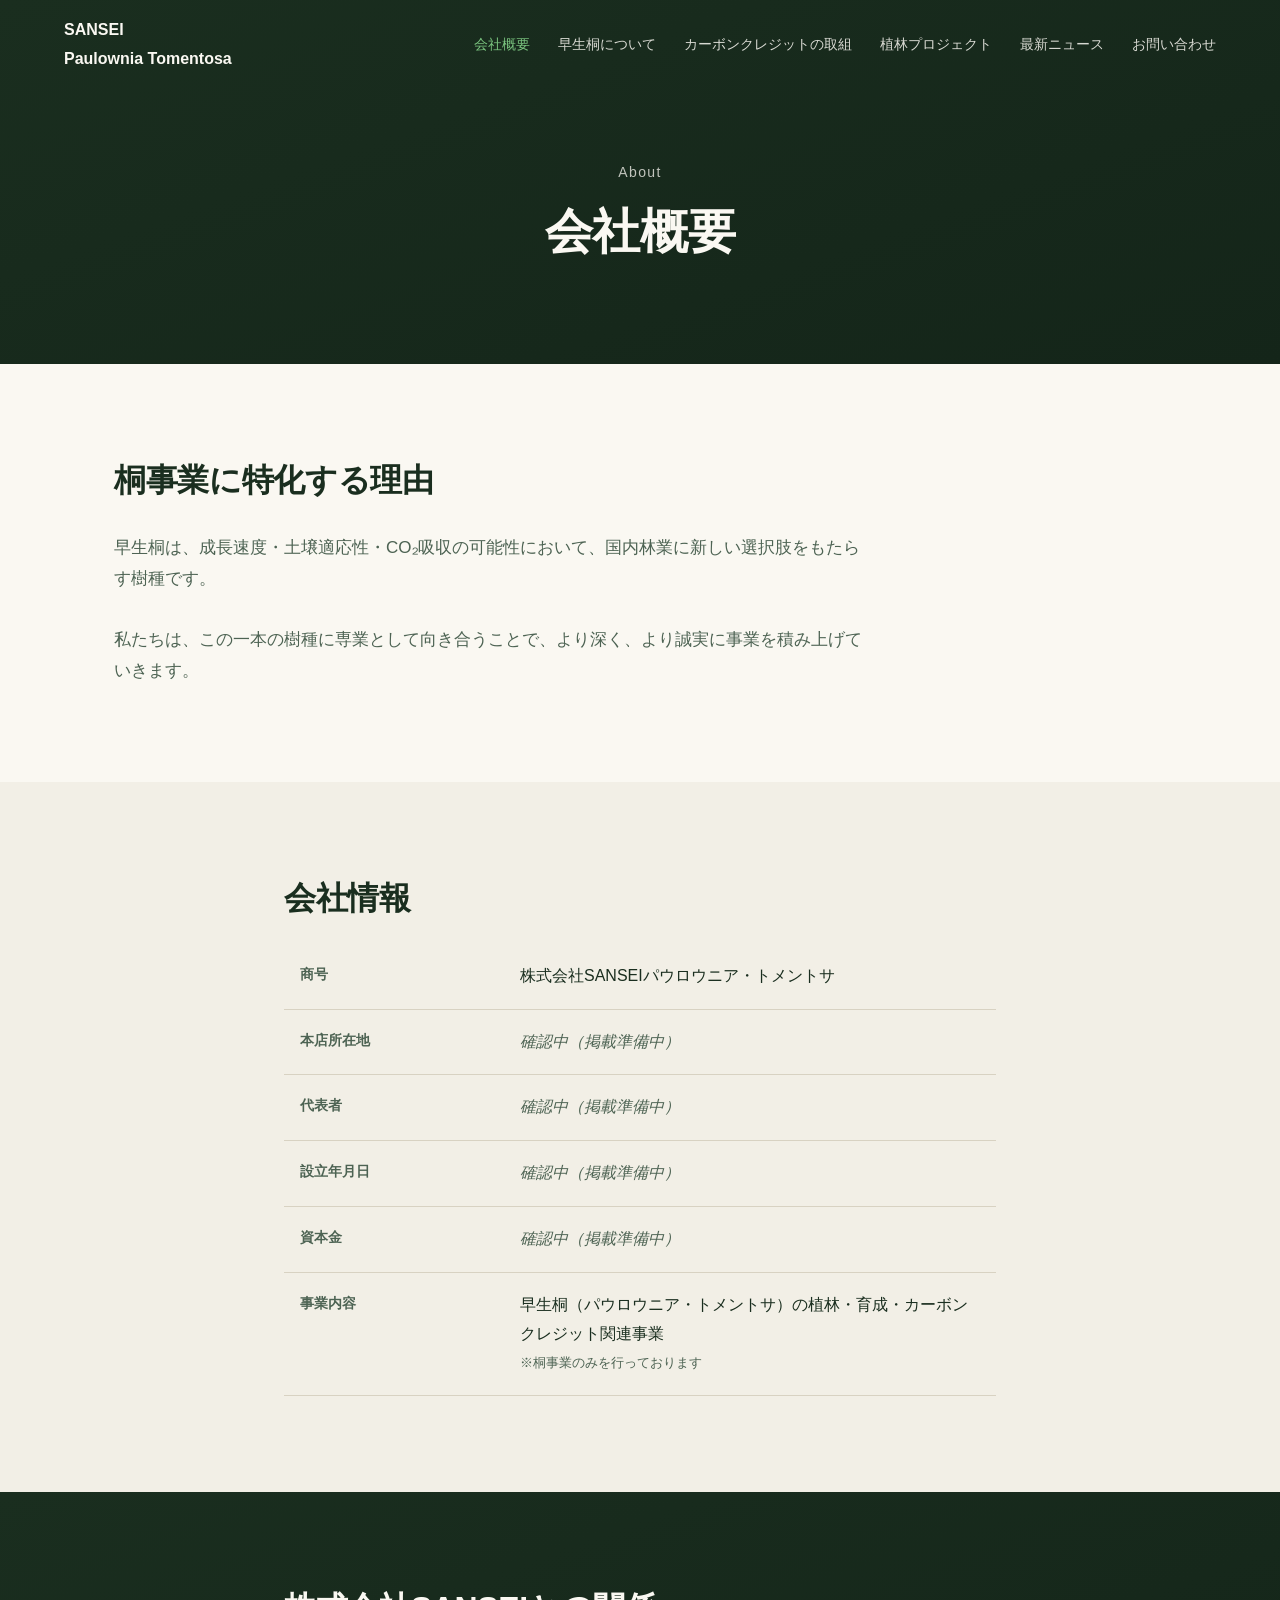
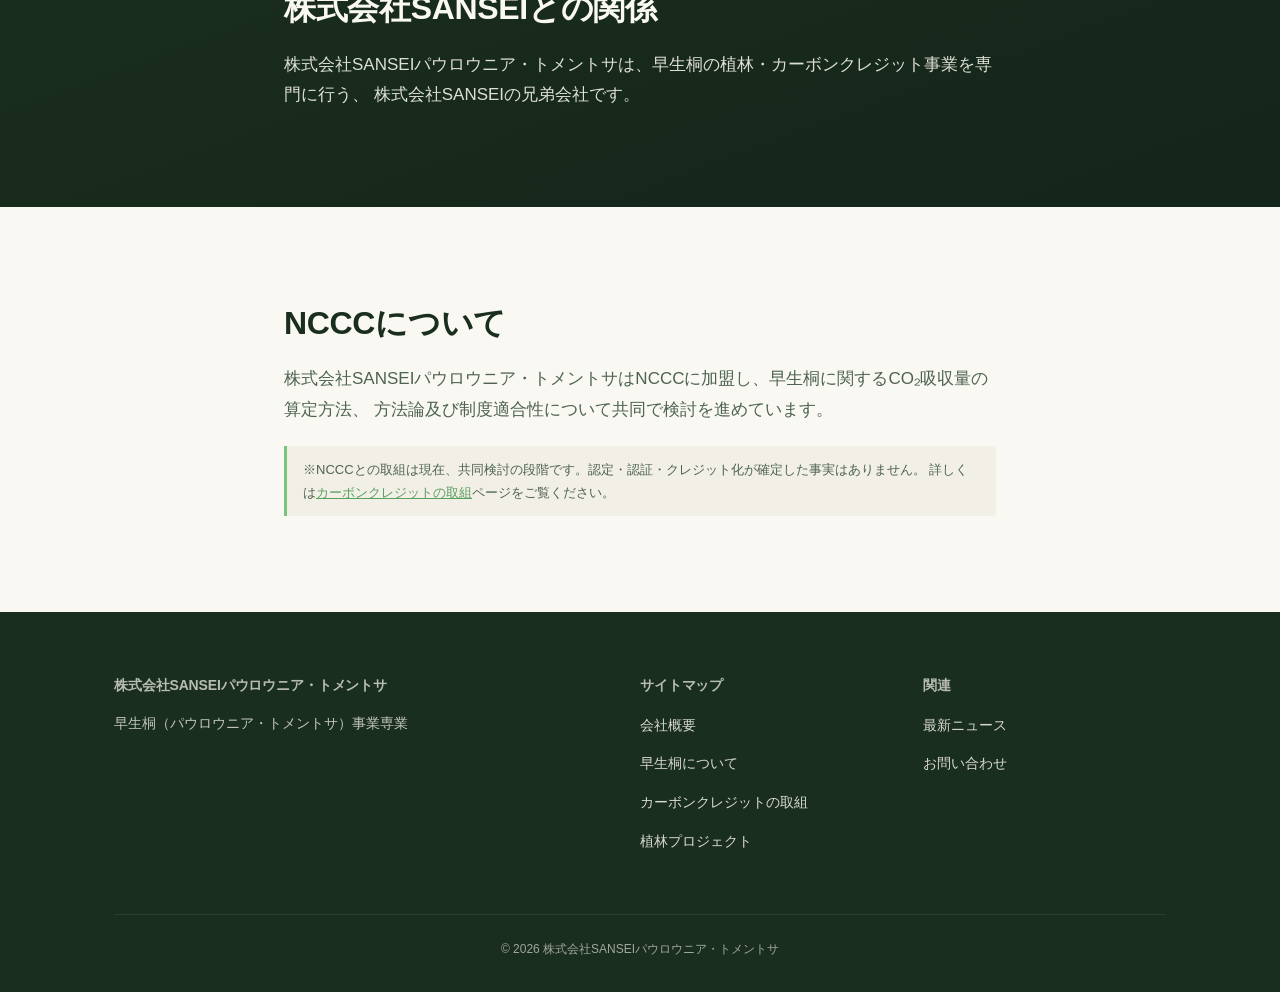
==== about.html @ 0ce46641 "初回ドラフト実装: 7ページ静的サイト（トップ・会社概要・早生桐について・カーボンクレジット・植林プロジェクト・最新ニュース・お問い合わせ） - 03/04/05/06番の構想MDを統合してHTML/" ====
<!DOCTYPE html>
<html lang="ja">
<head>
<meta charset="UTF-8">
<meta name="viewport" content="width=device-width, initial-scale=1.0">
<title>会社概要｜株式会社SANSEIパウロウニア・トメントサ</title>
<meta name="description" content="株式会社SANSEIパウロウニア・トメントサの会社概要。屋号・事業内容・SANSEIグループとの関係・NCCCとの共同検討について。">
<link rel="stylesheet" href="style.css">
</head>
<body>

<header class="navi">
  <div class="navi-in">
    <a href="index.html" class="navi-logo">SANSEI<br>Paulownia Tomentosa</a>
    <nav class="navi-links">
      <a href="about.html">会社概要</a>
      <a href="paulownia.html">早生桐について</a>
      <a href="carbon-credit.html">カーボンクレジットの取組</a>
      <a href="project.html">植林プロジェクト</a>
      <a href="news.html">最新ニュース</a>
      <a href="contact.html">お問い合わせ</a>
    </nav>
    <button class="navi-menu-button" aria-label="メニュー"><span></span><span></span><span></span></button>
  </div>
</header>

<main>

  <section class="page-hero">
    <div class="section-inner">
      <span class="eyebrow">About</span>
      <h1>会社概要</h1>
    </div>
  </section>

  <!-- Section 2: ビジョン -->
  <section class="section section-light">
    <div class="section-inner fade-in">
      <div class="section-title" style="text-align:left;max-width:760px;margin:0 0 3.2rem;">
        <h2>桐事業に特化する理由</h2>
      </div>
      <p style="max-width:760px;font-size:1.7rem;color:var(--color-text-muted);">
        早生桐は、成長速度・土壌適応性・CO₂吸収の可能性において、国内林業に新しい選択肢をもたらす樹種です。<br><br>
        私たちは、この一本の樹種に専業として向き合うことで、より深く、より誠実に事業を積み上げていきます。
      </p>
    </div>
  </section>

  <!-- Section 3: 会社情報テーブル -->
  <section class="section section-light-alt">
    <div class="section-inner fade-in" style="max-width:760px;">
      <div class="section-title" style="text-align:left;margin:0 0 1.6rem;">
        <h2>会社情報</h2>
      </div>
      <table class="info-table">
        <tr><th>商号</th><td>株式会社SANSEIパウロウニア・トメントサ</td></tr>
        <tr><th>本店所在地</th><td class="pending">確認中（掲載準備中）</td></tr>
        <tr><th>代表者</th><td class="pending">確認中（掲載準備中）</td></tr>
        <tr><th>設立年月日</th><td class="pending">確認中（掲載準備中）</td></tr>
        <tr><th>資本金</th><td class="pending">確認中（掲載準備中）</td></tr>
        <tr><th>事業内容</th><td>早生桐（パウロウニア・トメントサ）の植林・育成・カーボンクレジット関連事業<br><small style="color:var(--color-text-muted);">※桐事業のみを行っております</small></td></tr>
      </table>
    </div>
  </section>

  <!-- Section 4: SANSEIグループとの関係 -->
  <section class="section section-dark">
    <div class="section-inner fade-in" style="max-width:760px;">
      <div class="section-title" style="text-align:left;margin:0 0 2rem;">
        <h2>株式会社SANSEIとの関係</h2>
      </div>
      <p style="font-size:1.7rem;opacity:.88;">
        株式会社SANSEIパウロウニア・トメントサは、早生桐の植林・カーボンクレジット事業を専門に行う、
        株式会社SANSEIの兄弟会社です。
      </p>
    </div>
  </section>

  <!-- Section 5: NCCCについて -->
  <section class="section section-light">
    <div class="section-inner fade-in" style="max-width:760px;">
      <div class="section-title" style="text-align:left;margin:0 0 2rem;">
        <h2>NCCCについて</h2>
      </div>
      <p style="font-size:1.7rem;color:var(--color-text-muted);">
        株式会社SANSEIパウロウニア・トメントサはNCCCに加盟し、早生桐に関するCO₂吸収量の算定方法、
        方法論及び制度適合性について共同で検討を進めています。
      </p>
      <p class="nccc-note">
        ※NCCCとの取組は現在、共同検討の段階です。認定・認証・クレジット化が確定した事実はありません。
        詳しくは<a href="carbon-credit.html" style="text-decoration:underline;color:var(--color-accent-dark);">カーボンクレジットの取組</a>ページをご覧ください。
      </p>
    </div>
  </section>

</main>

<footer class="site-footer">
  <div class="section-inner">
    <div class="footer-grid">
      <div>
        <h4>株式会社SANSEIパウロウニア・トメントサ</h4>
        <p style="font-size:1.4rem;opacity:.75;">早生桐（パウロウニア・トメントサ）事業専業</p>
      </div>
      <div>
        <h4>サイトマップ</h4>
        <ul>
          <li><a href="about.html">会社概要</a></li>
          <li><a href="paulownia.html">早生桐について</a></li>
          <li><a href="carbon-credit.html">カーボンクレジットの取組</a></li>
          <li><a href="project.html">植林プロジェクト</a></li>
        </ul>
      </div>
      <div>
        <h4>関連</h4>
        <ul>
          <li><a href="news.html">最新ニュース</a></li>
          <li><a href="contact.html">お問い合わせ</a></li>
        </ul>
      </div>
    </div>
    <div class="footer-bottom">© 2026 株式会社SANSEIパウロウニア・トメントサ</div>
  </div>
</footer>

<script src="script.js"></script>
</body>
</html>
---- style.css ----
/* ============================================================
   株式会社SANSEIパウロウニア・トメントサ — 共通スタイルシート
   作成: 2026-07-22
   参照: 05_ビジュアルデザイン解析_世界一流基準.md / 06_本番ドラフト_全ページコンテンツ.md
   ============================================================ */

/* ---------- CSS変数（デザイントークン） ---------- */
:root {
  /* カラー：早生桐の深緑を基調に、クリーム背景＋新緑アクセント */
  --color-dark: #1a2e1f;          /* 早生桐の深緑（ダークセクション基調） */
  --color-dark-alt: #142519;      /* darkのやや暗いバリエーション（グラデーション用） */
  --color-cream: #faf8f2;         /* クリーム（ライトセクション背景） */
  --color-cream-alt: #f2efe6;     /* クリームのやや濃いバリエーション */
  --color-accent: #7ac47f;        /* 新緑・若葉色（アクセント） */
  --color-accent-dark: #5aa060;   /* アクセントの濃いバリエーション（ホバー等） */
  --color-text-dark: #1a2e1f;     /* ライトセクション上のテキスト（深緑） */
  --color-text-light: #faf8f2;    /* ダークセクション上のテキスト（クリーム） */
  --color-text-muted: #4d6353;    /* サブテキスト・キャプション */
  --color-border: #d8d2c2;        /* ライトセクションの罫線 */
  --color-shadow: 26, 46, 31;     /* box-shadow用（純黒でなく深緑を低不透明度で使用: South Pole方式） */

  /* タイポグラフィ */
  --font-base: "Noto Sans JP", "Hiragino Sans", "Yu Gothic", sans-serif;
  --font-size-base: 1.6rem;

  /* 角丸・シャドウ（05番のトークン設計を反映） */
  --radius-sm: .4rem;
  --radius-md: .8rem;
  --radius-pill: 999px;
  --shadow-card: 0 1.2rem 2.4rem rgba(var(--color-shadow), .12), 0 .2rem .4rem rgba(var(--color-shadow), .18);
  --shadow-soft: 0 .6rem 1.6rem rgba(var(--color-shadow), .08);

  /* トランジション（最小構成: South Pole/Pachama型・.2〜.3s ease-out中心） */
  --ease-out: cubic-bezier(.22, 1, .36, 1);
  --transition-fast: .2s var(--ease-out);
  --transition-base: .3s var(--ease-out);
}

/* ---------- リセット / ベース ---------- */
* { box-sizing: border-box; margin: 0; padding: 0; }
html { font-size: 62.5%; scroll-behavior: smooth; } /* 1rem = 10px */
body {
  font-family: var(--font-base);
  font-size: var(--font-size-base);
  line-height: 1.8;
  color: var(--color-text-dark);
  background: var(--color-cream);
  -webkit-font-smoothing: antialiased;
}
img { max-width: 100%; display: block; }
a { color: inherit; text-decoration: none; }
ul { list-style: none; }
button { font: inherit; cursor: pointer; border: none; background: none; }

h1, h2, h3, h4 {
  font-weight: 700;
  letter-spacing: -.01em;
  line-height: 1.3;
}
h1 { font-size: clamp(2.8rem, 5vw, 4.8rem); }
h2 { font-size: clamp(2.2rem, 3.5vw, 3.2rem); }
h3 { font-size: clamp(1.8rem, 2.5vw, 2.2rem); }

.section-inner {
  max-width: 1100px;
  margin: 0 auto;
  padding: 0 2.4rem;
}

/* ---------- ナビゲーション（共通ヘッダー） ---------- */
.navi {
  position: fixed;
  top: 0; left: 0; right: 0;
  z-index: 100;
  background: transparent;
  transition: background-color var(--transition-base), box-shadow var(--transition-base), backdrop-filter var(--transition-base);
}
/* スクロール検知でナビ背景を透過→半透明クリームに変化させる（05番の構想を実装） */
.navi.is-scrolled {
  background-color: rgba(250, 248, 242, .85);
  backdrop-filter: blur(8px);
  -webkit-backdrop-filter: blur(8px);
  box-shadow: 0 .2rem 1.2rem rgba(var(--color-shadow), .08);
}
.navi.is-scrolled .navi-logo,
.navi.is-scrolled .navi-links a { color: var(--color-text-dark); }

.navi-in {
  max-width: 1200px;
  margin: 0 auto;
  padding: 1.6rem 2.4rem;
  display: flex;
  align-items: center;
  justify-content: space-between;
}
.navi-logo {
  font-weight: 700;
  font-size: 1.6rem;
  color: var(--color-text-light);
  transition: color var(--transition-base);
}
.navi-links {
  display: flex;
  gap: 2.8rem;
}
.navi-links a {
  font-size: 1.4rem;
  color: var(--color-text-light);
  transition: color var(--transition-base), opacity var(--transition-fast);
  opacity: .85;
}
.navi-links a:hover,
.navi-links a.is-active { opacity: 1; color: var(--color-accent); }
.navi.is-scrolled .navi-links a { color: var(--color-text-dark); opacity: .8; }
.navi.is-scrolled .navi-links a:hover,
.navi.is-scrolled .navi-links a.is-active { color: var(--color-accent-dark); opacity: 1; }

/* ハンバーガーメニュー（モバイル） */
.navi-menu-button {
  display: none;
  flex-direction: column;
  gap: .5rem;
  width: 2.8rem;
}
.navi-menu-button span {
  display: block;
  height: 2px;
  background: var(--color-text-light);
  transition: background-color var(--transition-base), transform var(--transition-base), opacity var(--transition-fast);
}
.navi.is-scrolled .navi-menu-button span { background: var(--color-text-dark); }
.navi-menu-button.is-open span:nth-child(1) { transform: translateY(7px) rotate(45deg); }
.navi-menu-button.is-open span:nth-child(2) { opacity: 0; }
.navi-menu-button.is-open span:nth-child(3) { transform: translateY(-7px) rotate(-45deg); }

@media (max-width: 780px) {
  .navi-links {
    position: fixed;
    top: 0; right: 0;
    height: 100vh;
    width: min(320px, 80vw);
    background: var(--color-dark);
    flex-direction: column;
    gap: 0;
    padding: 8rem 3.2rem;
    transform: translateX(100%);
    transition: transform var(--transition-base);
  }
  .navi-links.is-open { transform: translateX(0); }
  .navi-links a { padding: 1.6rem 0; opacity: 1; color: var(--color-text-light) !important; border-bottom: 1px solid rgba(250,248,242,.1); }
  .navi-menu-button { display: flex; }
}

/* ---------- ボタン ---------- */
.btn {
  display: inline-block;
  padding: 1.4rem 3.6rem;
  border-radius: var(--radius-pill);
  font-weight: 700;
  font-size: 1.4rem;
  letter-spacing: .02em;
  transition: transform var(--transition-fast), box-shadow var(--transition-fast), background-color var(--transition-fast);
}
.btn-primary {
  background: var(--color-accent);
  color: var(--color-dark);
}
.btn-primary:hover {
  background: var(--color-accent-dark);
  transform: translateY(-2px);
  box-shadow: var(--shadow-soft);
}
.btn-outline {
  border: 1px solid currentColor;
  color: inherit;
}
.btn-outline:hover { background: rgba(250, 248, 242, .1); }

/* ---------- セクション共通 ---------- */
.section {
  padding: 9.6rem 0;
  position: relative;
}
.section-dark {
  background: linear-gradient(160deg, var(--color-dark) 0%, var(--color-dark-alt) 100%);
  color: var(--color-text-light);
}
.section-light { background: var(--color-cream); color: var(--color-text-dark); }
.section-light-alt { background: var(--color-cream-alt); color: var(--color-text-dark); }

/* 斜めカットでセクション境界を演出（souseikiri既存CSSの手法を継承） */
.section-diagonal::after {
  content: '';
  position: absolute;
  bottom: 0; left: 0; right: 0;
  height: 8rem;
  background: inherit;
  clip-path: polygon(0 0, 100% 100%, 0 100%);
}

.section-title {
  margin-bottom: 4.8rem;
  text-align: center;
}
.section-title .eyebrow {
  display: block;
  font-size: 1.3rem;
  font-weight: 700;
  letter-spacing: .12em;
  text-transform: uppercase;
  color: var(--color-accent);
  margin-bottom: 1.2rem;
}

/* ---------- ヒーロー（ページ内トップセクション） ---------- */
.page-hero {
  padding: 16rem 0 8rem;
  background: linear-gradient(160deg, var(--color-dark) 0%, var(--color-dark-alt) 100%);
  color: var(--color-text-light);
  text-align: center;
}
.page-hero .eyebrow {
  font-size: 1.4rem;
  letter-spacing: .1em;
  opacity: .75;
  margin-bottom: 1.6rem;
  display: block;
}
.page-hero h1 { margin-bottom: 2rem; }
.page-hero .lead {
  font-size: 1.8rem;
  opacity: .85;
  max-width: 640px;
  margin: 0 auto;
}

/* トップページ限定：大きめヒーロー＋緩やかな背景アニメーション */
.home-hero {
  min-height: 92vh;
  display: flex;
  align-items: center;
  padding: 12rem 0 6rem;
  overflow: hidden;
}
.home-hero-bg {
  position: absolute;
  inset: 0;
  z-index: 0;
  background:
    radial-gradient(ellipse at 20% 20%, rgba(122, 196, 127, .18), transparent 55%),
    radial-gradient(ellipse at 80% 70%, rgba(122, 196, 127, .12), transparent 50%);
  animation: driftGlow 18s ease-in-out infinite alternate;
}
@keyframes driftGlow {
  0%   { transform: translate(0, 0) scale(1); }
  100% { transform: translate(-3%, 2%) scale(1.08); }
}
.home-hero .section-inner { position: relative; z-index: 1; }
.home-hero .hero-sub {
  font-size: 1.5rem;
  letter-spacing: .06em;
  opacity: .8;
  margin-bottom: 1.6rem;
}
.home-hero h1 { margin-bottom: 2.4rem; }
.home-hero .hero-desc {
  font-size: 1.8rem;
  opacity: .85;
  max-width: 620px;
  margin-bottom: 4rem;
}
.scroll-hint {
  position: absolute;
  bottom: 4rem;
  left: 50%;
  transform: translateX(-50%);
  font-size: 1.2rem;
  opacity: .6;
  animation: bounceHint 2.4s ease-in-out infinite;
}
@keyframes bounceHint {
  0%, 100% { transform: translate(-50%, 0); }
  50%      { transform: translate(-50%, 8px); }
}

/* ---------- リンクカード（トップページ：6ページへの導線） ---------- */
.link-cards {
  display: grid;
  grid-template-columns: repeat(3, 1fr);
  gap: 2.4rem;
}
.link-card {
  display: block;
  padding: 3.2rem 2.8rem;
  background: #fff;
  border: 1px solid var(--color-border);
  border-radius: var(--radius-md);
  transition: transform var(--transition-fast), box-shadow var(--transition-fast), border-color var(--transition-fast);
}
.link-card:hover {
  transform: translateY(-4px);
  box-shadow: var(--shadow-card);
  border-color: var(--color-accent);
}
.link-card .icon { font-size: 2.8rem; margin-bottom: 1.6rem; }
.link-card h3 { margin-bottom: .8rem; }
.link-card p { color: var(--color-text-muted); font-size: 1.4rem; }
.link-card .arrow {
  display: inline-block;
  margin-top: 1.6rem;
  font-size: 1.3rem;
  color: var(--color-accent-dark);
  font-weight: 700;
}
@media (max-width: 900px) { .link-cards { grid-template-columns: repeat(2, 1fr); } }
@media (max-width: 600px) { .link-cards { grid-template-columns: 1fr; } }

/* ---------- 会社情報テーブル ---------- */
.info-table {
  width: 100%;
  border-collapse: collapse;
  margin-top: 2.4rem;
}
.info-table tr { border-bottom: 1px solid var(--color-border); }
.info-table th, .info-table td {
  text-align: left;
  padding: 1.8rem 1.6rem;
  vertical-align: top;
}
.info-table th {
  width: 220px;
  font-weight: 700;
  color: var(--color-text-muted);
  font-size: 1.4rem;
}
.info-table td.pending { color: var(--color-text-muted); font-style: italic; }

/* ---------- 数値表示＋NCCC注記 ---------- */
.stat-block {
  display: grid;
  grid-template-columns: repeat(auto-fit, minmax(180px, 1fr));
  gap: 3.2rem;
  margin: 3.2rem 0 2rem;
}
.stat-item { text-align: center; }
.stat-item .big-num {
  display: block;
  font-size: clamp(3.2rem, 5vw, 5.6rem);
  font-weight: 700;
  color: var(--color-accent-dark);
  line-height: 1;
}
.stat-item .big-num small { font-size: 1.8rem; font-weight: 500; margin-left: .2rem; }
.stat-item p { margin-top: 1rem; font-size: 1.4rem; color: var(--color-text-muted); }

.nccc-note {
  font-size: 1.3rem;
  color: var(--color-text-muted);
  border-left: 3px solid var(--color-accent);
  padding: 1.2rem 1.6rem;
  background: var(--color-cream-alt);
  border-radius: 0 var(--radius-sm) var(--radius-sm) 0;
  margin-top: 2rem;
}

/* ---------- FAQ（アコーディオン） ---------- */
.faq-list { max-width: 800px; margin: 0 auto; }
.faq-item {
  border-bottom: 1px solid var(--color-border);
}
.faq-question {
  width: 100%;
  display: flex;
  justify-content: space-between;
  align-items: center;
  padding: 2.4rem 0;
  text-align: left;
  font-weight: 700;
  font-size: 1.6rem;
}
.faq-question .icon {
  flex-shrink: 0;
  margin-left: 1.6rem;
  transition: transform var(--transition-base);
}
.faq-item.is-open .faq-question .icon { transform: rotate(45deg); }
.faq-answer {
  max-height: 0;
  overflow: hidden;
  transition: max-height var(--transition-base);
  color: var(--color-text-muted);
  font-size: 1.5rem;
}
.faq-answer p { padding-bottom: 2.4rem; }
.faq-item.is-open .faq-answer { max-height: 400px; }

/* ---------- プロジェクトカード（番号付き段落・Green Carbon型） ---------- */
.project-block {
  display: grid;
  grid-template-columns: 1fr 1fr;
  gap: 4.8rem;
  align-items: center;
  padding: 4.8rem 0;
  border-bottom: 1px solid var(--color-border);
}
.project-block:last-child { border-bottom: none; }
.project-block .num { color: var(--color-accent-dark); font-weight: 700; }
.project-block img { border-radius: var(--radius-md); }
.project-progress {
  display: flex;
  flex-wrap: wrap;
  gap: .8rem;
  margin-top: 2rem;
}
.project-progress span {
  padding: .6rem 1.4rem;
  border-radius: var(--radius-pill);
  background: var(--color-cream-alt);
  font-size: 1.3rem;
  color: var(--color-text-muted);
}
.project-progress span.is-current {
  background: var(--color-accent);
  color: var(--color-dark);
  font-weight: 700;
}
@media (max-width: 780px) { .project-block { grid-template-columns: 1fr; } }

/* ---------- ニュース一覧 ---------- */
.news-layout {
  display: grid;
  grid-template-columns: 240px 1fr;
  gap: 4.8rem;
}
.news-sidebar h4 { font-size: 1.4rem; margin-bottom: 1.2rem; }
.news-sidebar ul { margin-bottom: 3.2rem; }
.news-sidebar li { margin-bottom: .8rem; font-size: 1.4rem; }
.news-sidebar a { color: var(--color-text-muted); transition: color var(--transition-fast); }
.news-sidebar a:hover, .news-sidebar a.is-active { color: var(--color-accent-dark); font-weight: 700; }

.news-grid {
  display: grid;
  grid-template-columns: repeat(2, 1fr);
  gap: 2.4rem;
}
.news-card {
  background: #fff;
  border-radius: var(--radius-md);
  overflow: hidden;
  border: 1px solid var(--color-border);
  transition: transform var(--transition-fast), box-shadow var(--transition-fast);
}
.news-card:hover { transform: translateY(-4px); box-shadow: var(--shadow-card); }
.news-card-thumb {
  aspect-ratio: 16/9;
  background: linear-gradient(135deg, var(--color-dark), var(--color-accent-dark));
}
.news-card-body { padding: 2rem; }
.news-tag {
  display: inline-block;
  font-size: 1.2rem;
  font-weight: 700;
  color: var(--color-accent-dark);
  background: rgba(122,196,127,.12);
  padding: .3rem 1rem;
  border-radius: var(--radius-pill);
  margin-bottom: 1.2rem;
}
.news-card h3 { font-size: 1.7rem; margin-bottom: .8rem; }
.news-date { font-size: 1.3rem; color: var(--color-text-muted); }

@media (max-width: 900px) {
  .news-layout { grid-template-columns: 1fr; }
  .news-grid { grid-template-columns: 1fr; }
}

/* ---------- お問い合わせフォーム ---------- */
.contact-form { max-width: 640px; margin: 0 auto; }
.form-group { margin-bottom: 2.4rem; }
.form-group label {
  display: block;
  font-weight: 700;
  font-size: 1.4rem;
  margin-bottom: .8rem;
}
.form-group input,
.form-group textarea {
  width: 100%;
  padding: 1.4rem 1.6rem;
  border: 1px solid var(--color-border);
  border-radius: var(--radius-sm);
  font: inherit;
  transition: border-color var(--transition-fast), box-shadow var(--transition-fast);
}
.form-group input:focus,
.form-group textarea:focus {
  outline: none;
  border-color: var(--color-accent);
  box-shadow: 0 0 0 3px rgba(122,196,127,.2);
}
.form-group textarea { min-height: 160px; resize: vertical; }
.form-required { color: #c0392b; font-size: 1.2rem; margin-left: .4rem; }

/* ---------- フッター ---------- */
.site-footer {
  background: var(--color-dark);
  color: var(--color-text-light);
  padding: 6.4rem 0 3.2rem;
}
.footer-grid {
  display: grid;
  grid-template-columns: 2fr 1fr 1fr;
  gap: 4rem;
  margin-bottom: 4.8rem;
}
.footer-grid h4 { font-size: 1.4rem; margin-bottom: 1.6rem; opacity: .7; }
.footer-grid ul li { margin-bottom: 1rem; }
.footer-grid a { opacity: .85; transition: opacity var(--transition-fast); font-size: 1.4rem; }
.footer-grid a:hover { opacity: 1; color: var(--color-accent); }
.footer-bottom {
  border-top: 1px solid rgba(250,248,242,.12);
  padding-top: 2.4rem;
  font-size: 1.2rem;
  opacity: .6;
  text-align: center;
}
@media (max-width: 780px) { .footer-grid { grid-template-columns: 1fr; gap: 3.2rem; } }

/* ---------- フェードインアニメーション（IntersectionObserver + クラス切替） ---------- */
.fade-in {
  opacity: 0;
  transform: translateY(24px);
  transition: opacity .7s var(--ease-out), transform .7s var(--ease-out);
}
.fade-in.is-visible { opacity: 1; transform: translateY(0); }

/* ---------- レスポンシブ共通 ---------- */
@media (max-width: 780px) {
  .section { padding: 6.4rem 0; }
  .page-hero { padding: 12rem 0 6rem; }
}
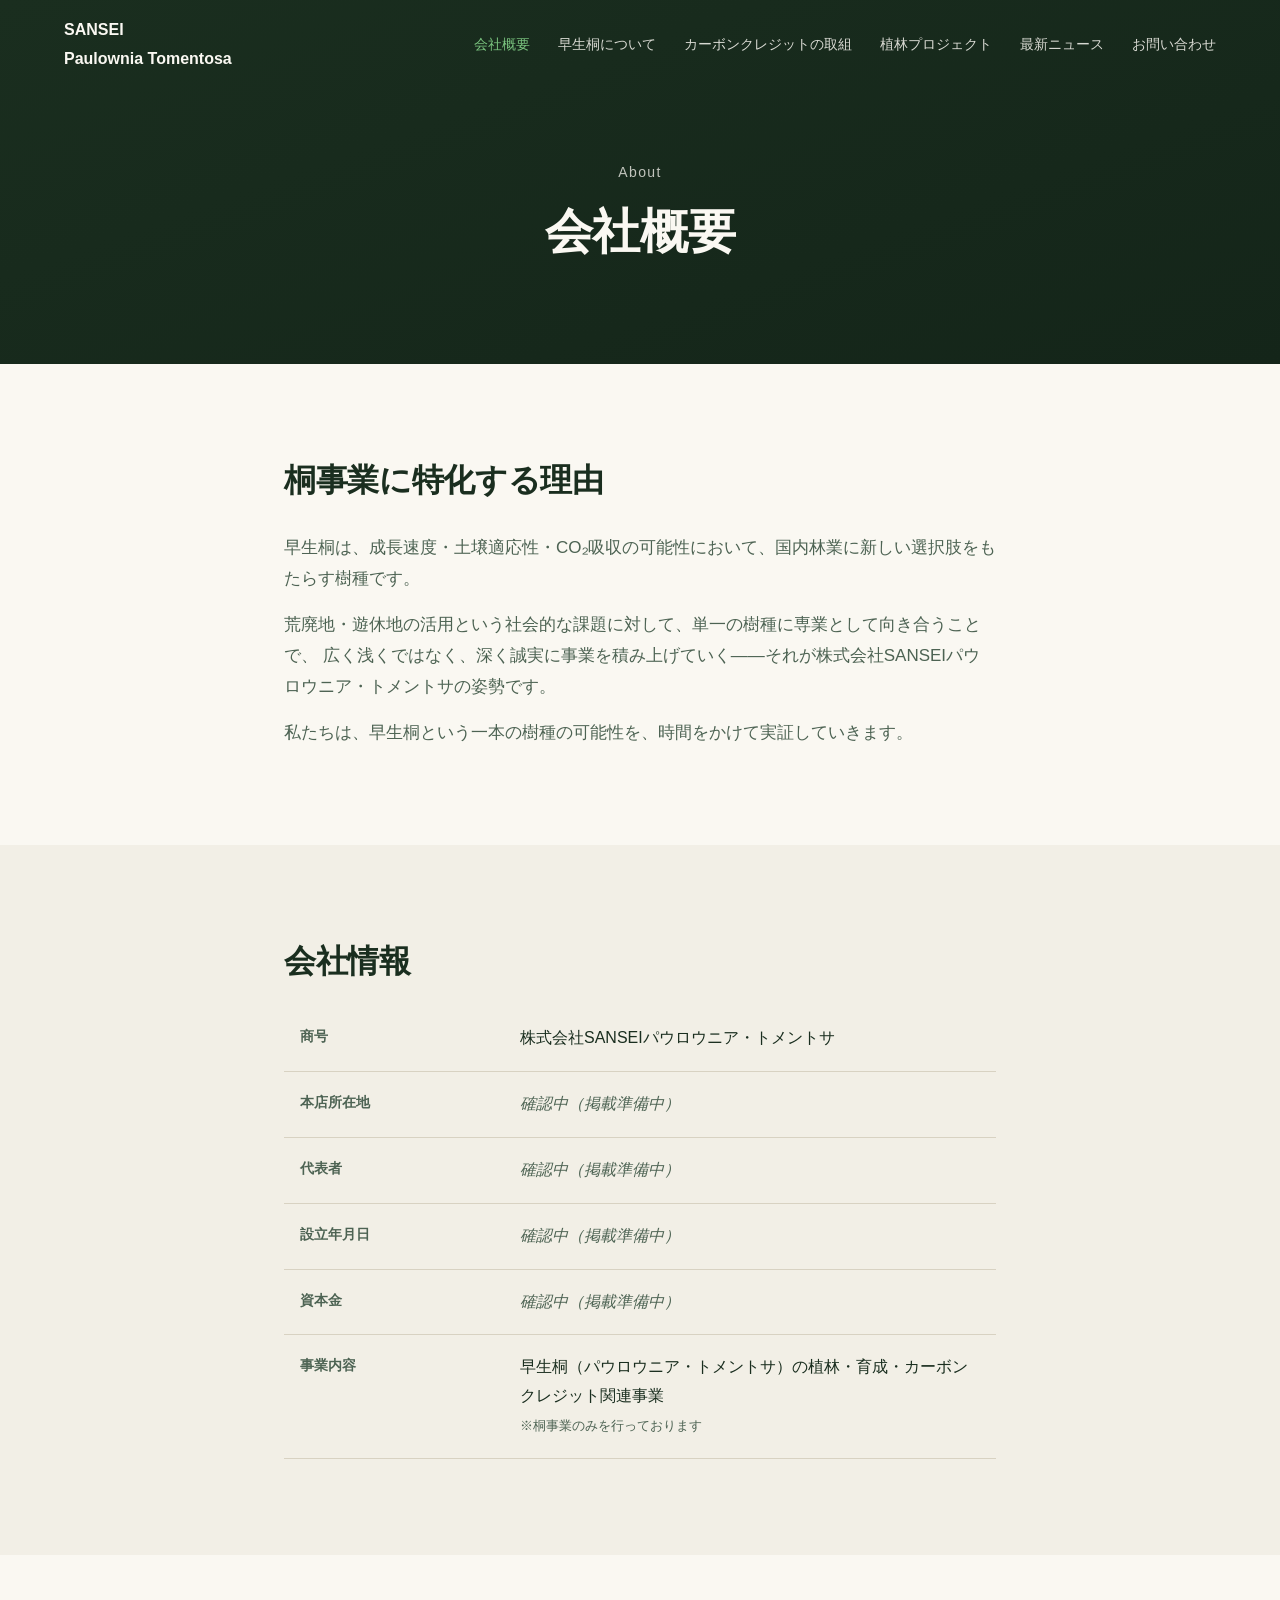
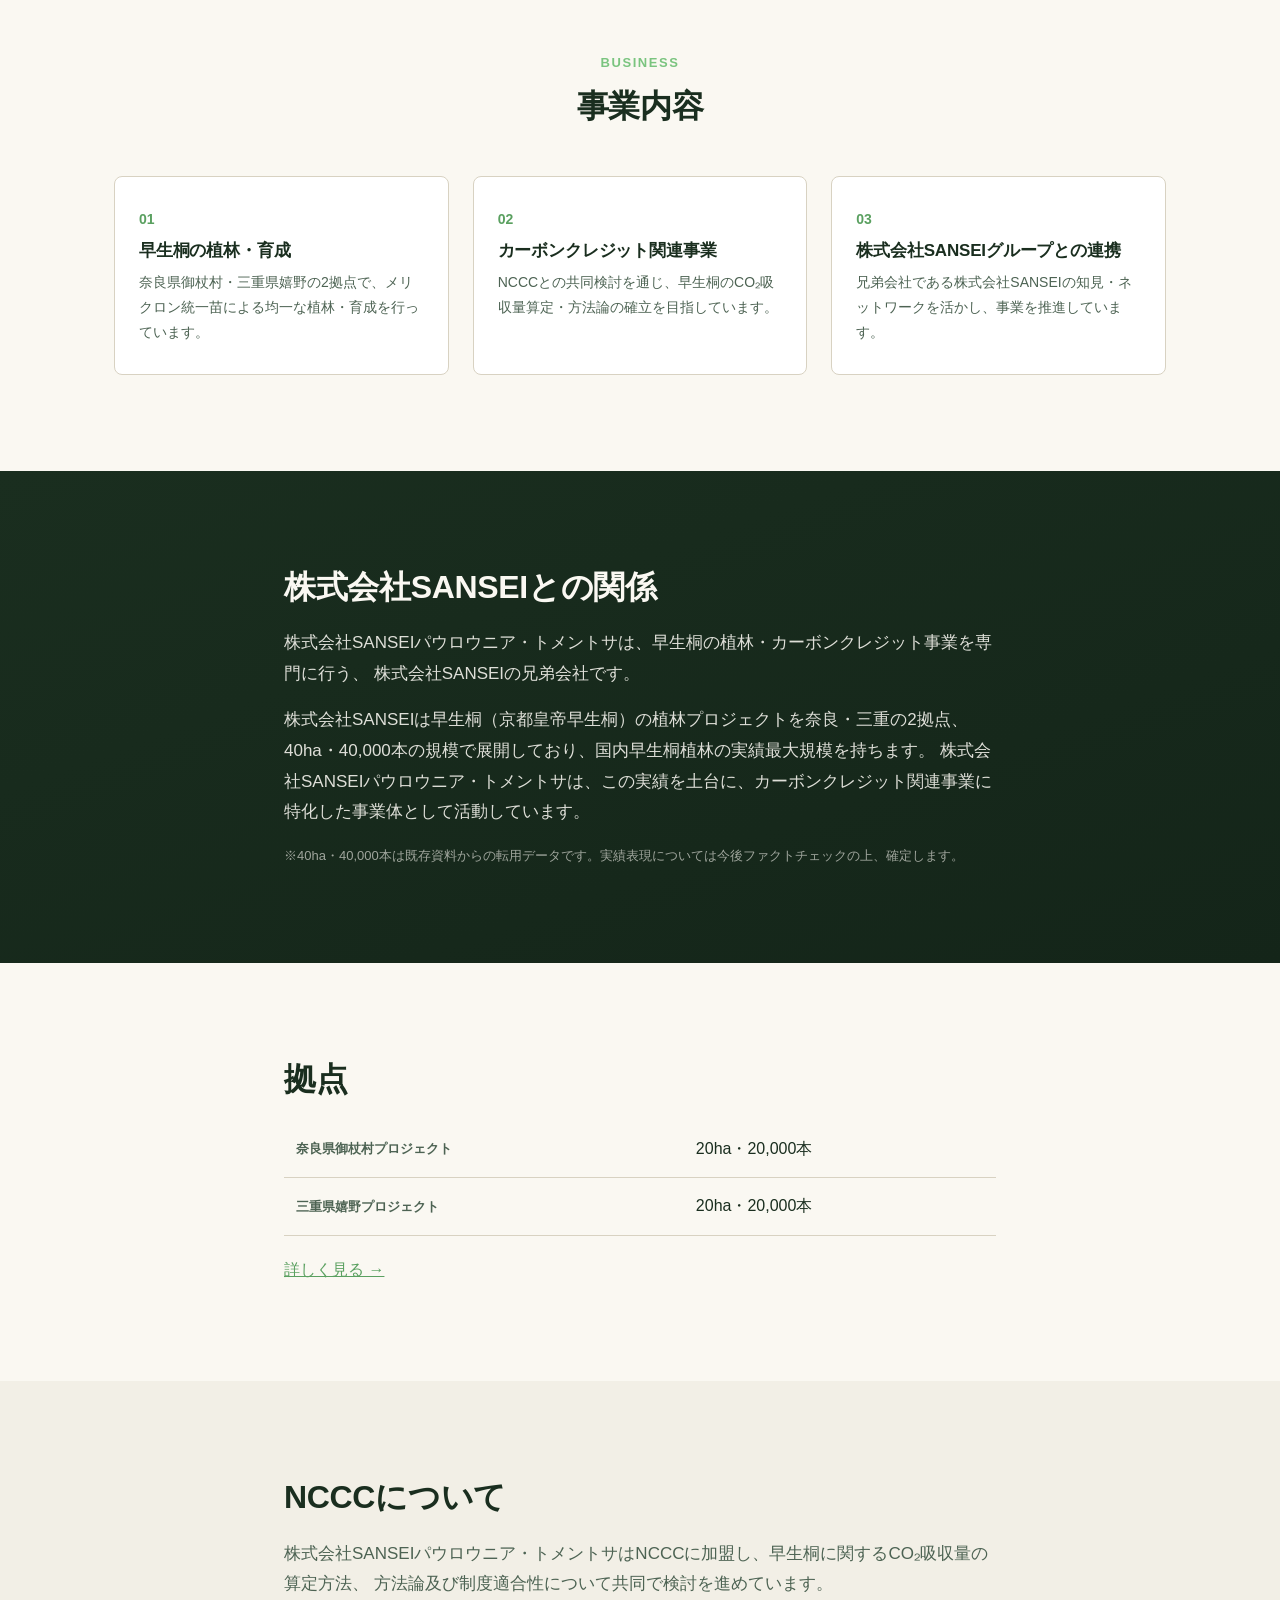
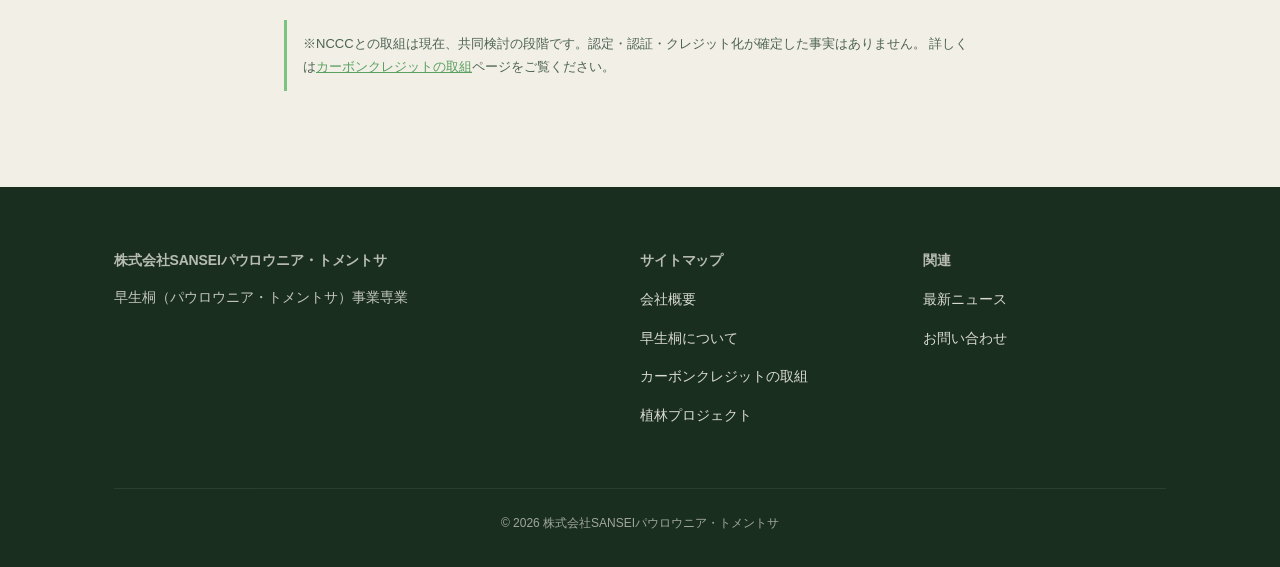
==== commit 4f4402bd: "全ページ大幅拡充（v1のセクション不足を解消） - contact.html: 2→6セクション（ヒーロー+フォームのみだった最薄ページを全面拡充。お問い合わせ窓口案内・拠点情報・返信までの流れ・よく" ====
--- a/about.html
+++ b/about.html
@@ -4,7 +4,7 @@
 <meta charset="UTF-8">
 <meta name="viewport" content="width=device-width, initial-scale=1.0">
 <title>会社概要｜株式会社SANSEIパウロウニア・トメントサ</title>
-<meta name="description" content="株式会社SANSEIパウロウニア・トメントサの会社概要。屋号・事業内容・SANSEIグループとの関係・NCCCとの共同検討について。">
+<meta name="description" content="株式会社SANSEIパウロウニア・トメントサの会社概要。屋号・事業内容・SANSEIグループとの関係・拠点情報・NCCCとの共同検討について。">
 <link rel="stylesheet" href="style.css">
 </head>
 <body>
@@ -26,6 +26,7 @@
 
 <main>
 
+  <!-- Section 1: ページヒーロー -->
   <section class="page-hero">
     <div class="section-inner">
       <span class="eyebrow">About</span>
@@ -35,13 +36,19 @@
 
   <!-- Section 2: ビジョン -->
   <section class="section section-light">
-    <div class="section-inner fade-in">
-      <div class="section-title" style="text-align:left;max-width:760px;margin:0 0 3.2rem;">
+    <div class="section-inner fade-in" style="max-width:760px;">
+      <div class="section-title" style="text-align:left;margin:0 0 3.2rem;">
         <h2>桐事業に特化する理由</h2>
       </div>
-      <p style="max-width:760px;font-size:1.7rem;color:var(--color-text-muted);">
-        早生桐は、成長速度・土壌適応性・CO₂吸収の可能性において、国内林業に新しい選択肢をもたらす樹種です。<br><br>
-        私たちは、この一本の樹種に専業として向き合うことで、より深く、より誠実に事業を積み上げていきます。
+      <p style="font-size:1.7rem;color:var(--color-text-muted);">
+        早生桐は、成長速度・土壌適応性・CO₂吸収の可能性において、国内林業に新しい選択肢をもたらす樹種です。
+      </p>
+      <p style="font-size:1.7rem;color:var(--color-text-muted);margin-top:1.6rem;">
+        荒廃地・遊休地の活用という社会的な課題に対して、単一の樹種に専業として向き合うことで、
+        広く浅くではなく、深く誠実に事業を積み上げていく——それが株式会社SANSEIパウロウニア・トメントサの姿勢です。
+      </p>
+      <p style="font-size:1.7rem;color:var(--color-text-muted);margin-top:1.6rem;">
+        私たちは、早生桐という一本の樹種の可能性を、時間をかけて実証していきます。
       </p>
     </div>
   </section>
@@ -63,7 +70,34 @@
     </div>
   </section>
 
-  <!-- Section 4: SANSEIグループとの関係 -->
+  <!-- Section 4: 事業内容の3本柱 -->
+  <section class="section section-light">
+    <div class="section-inner">
+      <div class="section-title fade-in">
+        <span class="eyebrow">Business</span>
+        <h2>事業内容</h2>
+      </div>
+      <div class="mini-cards fade-in">
+        <div class="mini-card">
+          <span class="num">01</span>
+          <h4>早生桐の植林・育成</h4>
+          <p>奈良県御杖村・三重県嬉野の2拠点で、メリクロン統一苗による均一な植林・育成を行っています。</p>
+        </div>
+        <div class="mini-card">
+          <span class="num">02</span>
+          <h4>カーボンクレジット関連事業</h4>
+          <p>NCCCとの共同検討を通じ、早生桐のCO₂吸収量算定・方法論の確立を目指しています。</p>
+        </div>
+        <div class="mini-card">
+          <span class="num">03</span>
+          <h4>株式会社SANSEIグループとの連携</h4>
+          <p>兄弟会社である株式会社SANSEIの知見・ネットワークを活かし、事業を推進しています。</p>
+        </div>
+      </div>
+    </div>
+  </section>
+
+  <!-- Section 5: SANSEIグループとの関係 -->
   <section class="section section-dark">
     <div class="section-inner fade-in" style="max-width:760px;">
       <div class="section-title" style="text-align:left;margin:0 0 2rem;">
@@ -73,11 +107,33 @@
         株式会社SANSEIパウロウニア・トメントサは、早生桐の植林・カーボンクレジット事業を専門に行う、
         株式会社SANSEIの兄弟会社です。
       </p>
+      <p style="font-size:1.7rem;opacity:.88;margin-top:1.6rem;">
+        株式会社SANSEIは早生桐（京都皇帝早生桐）の植林プロジェクトを奈良・三重の2拠点、
+        40ha・40,000本の規模で展開しており、国内早生桐植林の実績最大規模を持ちます。
+        株式会社SANSEIパウロウニア・トメントサは、この実績を土台に、カーボンクレジット関連事業に特化した事業体として活動しています。
+      </p>
+      <p style="font-size:1.3rem;opacity:.6;margin-top:1.6rem;">
+        ※40ha・40,000本は既存資料からの転用データです。実績表現については今後ファクトチェックの上、確定します。
+      </p>
     </div>
   </section>
 
-  <!-- Section 5: NCCCについて -->
+  <!-- Section 6: 拠点情報 -->
   <section class="section section-light">
+    <div class="section-inner fade-in" style="max-width:760px;">
+      <div class="section-title" style="text-align:left;margin:0 0 1.6rem;">
+        <h2>拠点</h2>
+      </div>
+      <table class="simple-table">
+        <tr><th>奈良県御杖村プロジェクト</th><td>20ha・20,000本</td></tr>
+        <tr><th>三重県嬉野プロジェクト</th><td>20ha・20,000本</td></tr>
+      </table>
+      <p style="margin-top:2rem;"><a href="project.html" style="color:var(--color-accent-dark);text-decoration:underline;">詳しく見る →</a></p>
+    </div>
+  </section>
+
+  <!-- Section 7: NCCCについて -->
+  <section class="section section-light-alt">
     <div class="section-inner fade-in" style="max-width:760px;">
       <div class="section-title" style="text-align:left;margin:0 0 2rem;">
         <h2>NCCCについて</h2>
--- a/style.css
+++ b/style.css
@@ -526,6 +526,94 @@
 }
 @media (max-width: 780px) { .footer-grid { grid-template-columns: 1fr; gap: 3.2rem; } }
 
+/* ---------- 小型カードグリッド（特徴・事業内容・お問い合わせの流れ等 汎用） ---------- */
+.mini-cards {
+  display: grid;
+  grid-template-columns: repeat(auto-fit, minmax(220px, 1fr));
+  gap: 2.4rem;
+  margin-top: 3.2rem;
+}
+.mini-card {
+  padding: 2.8rem 2.4rem;
+  background: #fff;
+  border-radius: var(--radius-md);
+  border: 1px solid var(--color-border);
+}
+.mini-card .icon { font-size: 2.4rem; margin-bottom: 1.2rem; }
+.mini-card .num {
+  display: inline-block;
+  color: var(--color-accent-dark);
+  font-weight: 700;
+  font-size: 1.4rem;
+  margin-bottom: .8rem;
+}
+.mini-card h4 { font-size: 1.7rem; margin-bottom: .8rem; }
+.mini-card p { font-size: 1.4rem; color: var(--color-text-muted); }
+.section-dark .mini-card {
+  background: rgba(250, 248, 242, .06);
+  border-color: rgba(250, 248, 242, .14);
+  color: var(--color-text-light);
+}
+.section-dark .mini-card p { color: rgba(250, 248, 242, .72); }
+
+/* ---------- タイムラインリスト（プロジェクト進捗） ---------- */
+.timeline-list {
+  margin-top: 2.4rem;
+  border-left: 2px solid var(--color-border);
+  padding-left: 2.4rem;
+}
+.timeline-list li {
+  position: relative;
+  padding-bottom: 2rem;
+}
+.timeline-list li::before {
+  content: '';
+  position: absolute;
+  left: -2.9rem;
+  top: .4rem;
+  width: 10px; height: 10px;
+  border-radius: 50%;
+  background: var(--color-accent);
+}
+.timeline-list li.is-current::before {
+  background: var(--color-accent-dark);
+  box-shadow: 0 0 0 4px rgba(122,196,127,.25);
+}
+.timeline-list .year { font-weight: 700; font-size: 1.4rem; }
+.timeline-list .desc { font-size: 1.4rem; color: var(--color-text-muted); }
+.timeline-list li.is-current .year { color: var(--color-accent-dark); }
+
+/* ---------- 比較ブロック ---------- */
+.comparison-block {
+  display: flex;
+  align-items: center;
+  gap: 3.2rem;
+  margin: 3.2rem 0;
+  flex-wrap: wrap;
+}
+.comparison-item { text-align: center; }
+.comparison-item .label { font-size: 1.4rem; color: var(--color-text-muted); margin-bottom: .8rem; }
+.comparison-item .value { font-size: 3.2rem; font-weight: 700; color: var(--color-accent-dark); }
+.comparison-vs { font-size: 1.6rem; color: var(--color-text-muted); }
+
+/* ---------- 簡易テーブル（拠点一覧等） ---------- */
+.simple-table {
+  width: 100%;
+  border-collapse: collapse;
+  margin-top: 2rem;
+}
+.simple-table th, .simple-table td {
+  text-align: left;
+  padding: 1.4rem 1.2rem;
+  border-bottom: 1px solid var(--color-border);
+}
+.simple-table th { font-size: 1.3rem; color: var(--color-text-muted); font-weight: 700; }
+
+/* ---------- ページ内カテゴリ説明リスト ---------- */
+.category-desc-list { margin-top: 2rem; }
+.category-desc-list dt { font-weight: 700; margin-top: 1.4rem; color: var(--color-accent-dark); }
+.category-desc-list dd { font-size: 1.4rem; color: var(--color-text-muted); margin-top: .3rem; }
+
 /* ---------- フェードインアニメーション（IntersectionObserver + クラス切替） ---------- */
 .fade-in {
   opacity: 0;
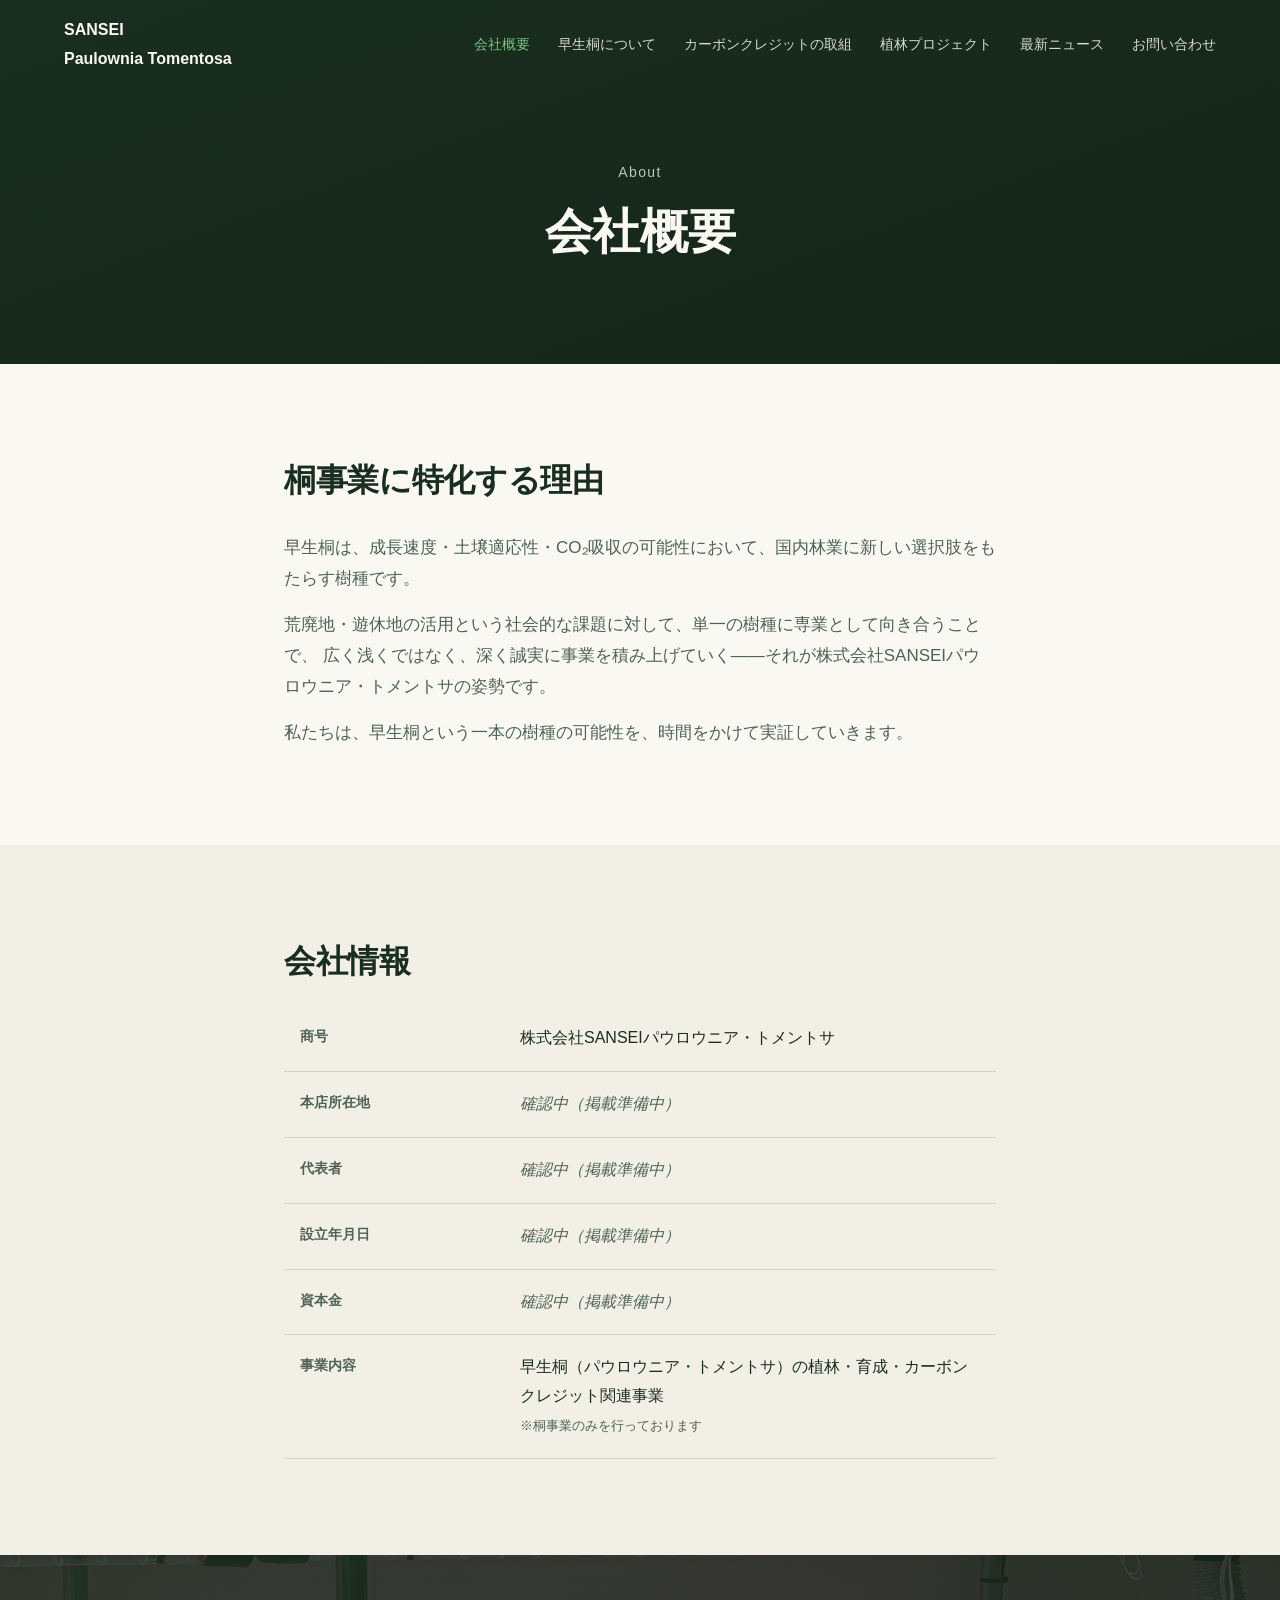
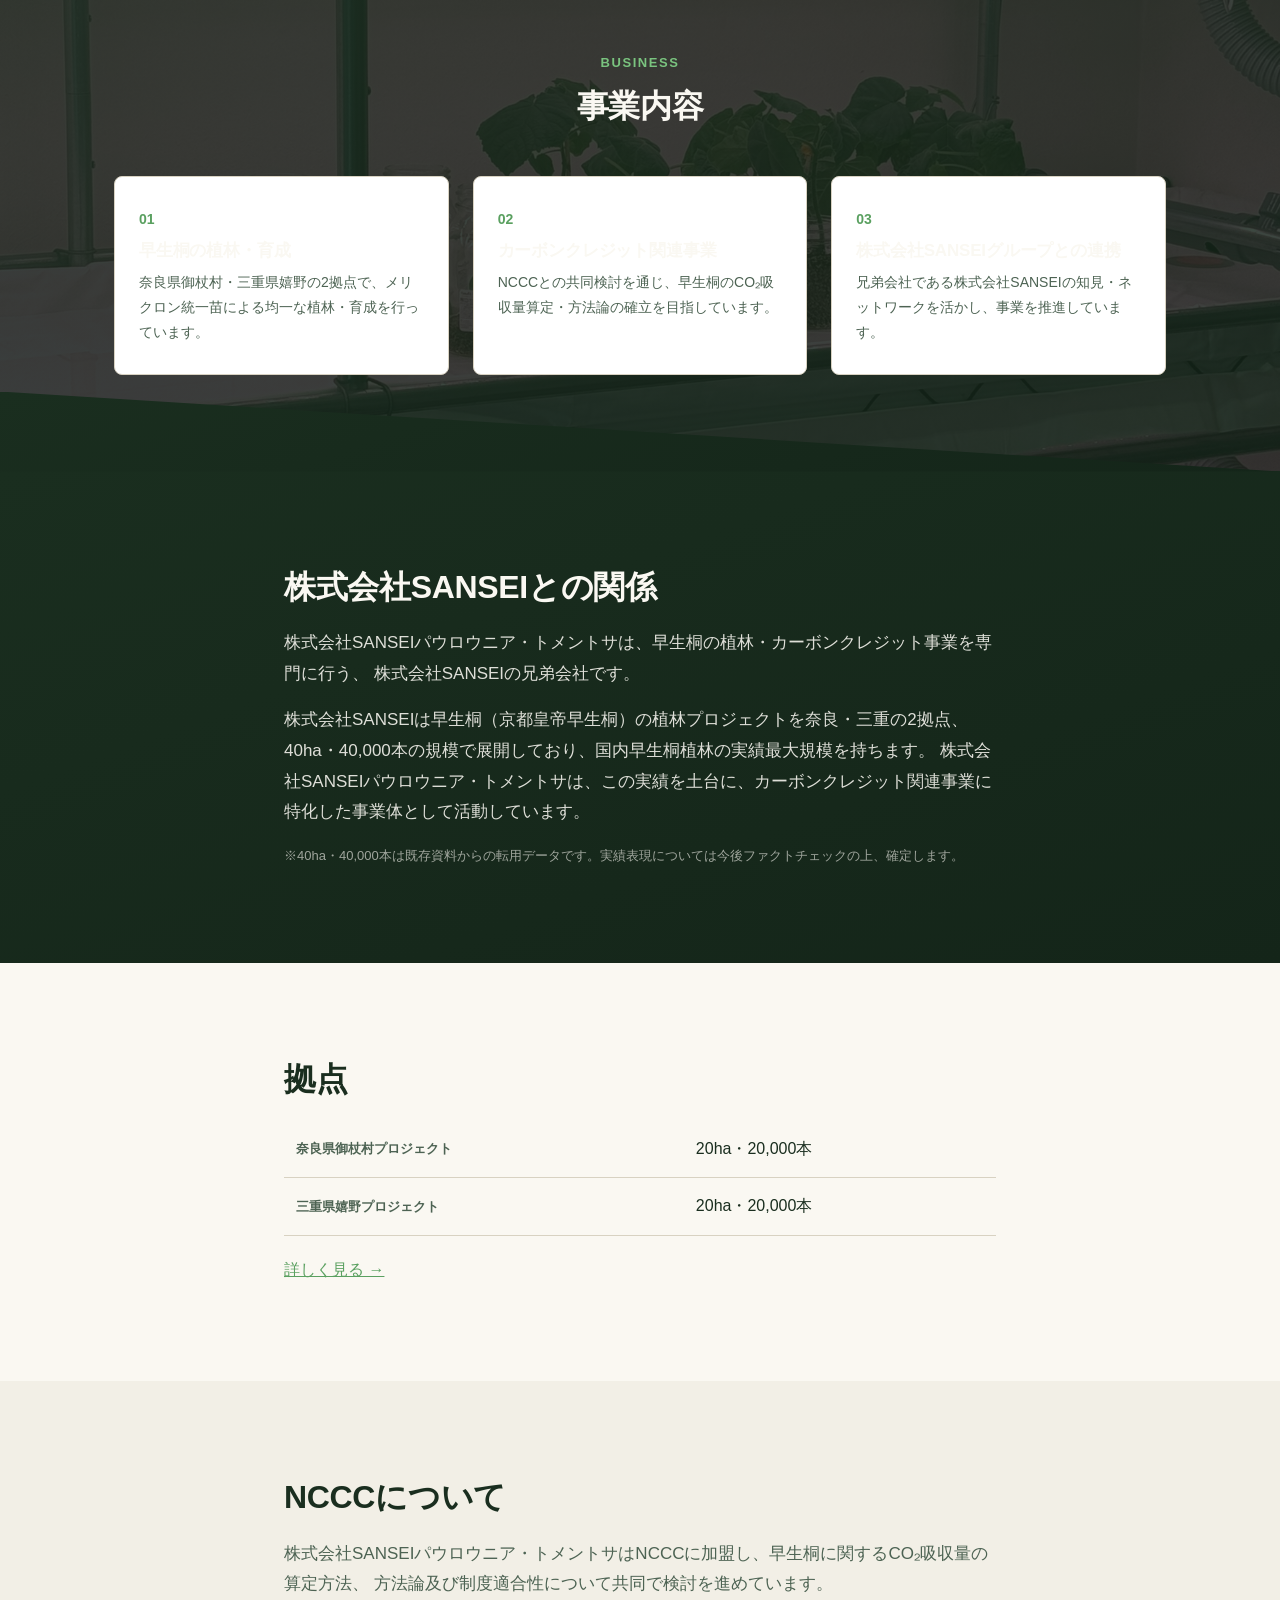
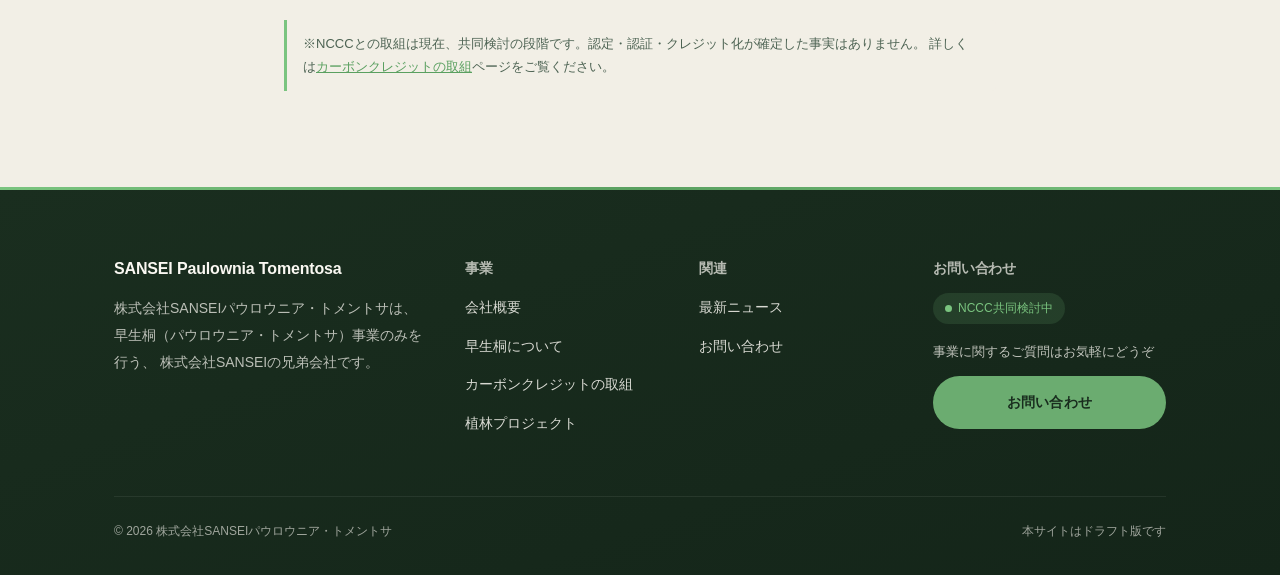
==== commit 671d103e: "セクション演出・素材活用・フッター拡充 - CSS: 斜めカット(.section-diagonal)実際に使用開始、波型ディバイダー(.section-wave)新規追加、画像背景セクション(.se" ====
--- a/about.html
+++ b/about.html
@@ -70,8 +70,8 @@
     </div>
   </section>
 
-  <!-- Section 4: 事業内容の3本柱 -->
-  <section class="section section-light">
+  <!-- Section 4: 事業内容の3本柱（features-bg.jpg背景） -->
+  <section class="section section-image-bg section-diagonal to-dark" style="background-image:url('images/features-bg.jpg');">
     <div class="section-inner">
       <div class="section-title fade-in">
         <span class="eyebrow">Business</span>
@@ -155,11 +155,14 @@
   <div class="section-inner">
     <div class="footer-grid">
       <div>
-        <h4>株式会社SANSEIパウロウニア・トメントサ</h4>
-        <p style="font-size:1.4rem;opacity:.75;">早生桐（パウロウニア・トメントサ）事業専業</p>
+        <h4 style="opacity:1;font-size:1.6rem;color:var(--color-text-light);">SANSEI Paulownia Tomentosa</h4>
+        <p class="footer-brand-desc">
+          株式会社SANSEIパウロウニア・トメントサは、早生桐（パウロウニア・トメントサ）事業のみを行う、
+          株式会社SANSEIの兄弟会社です。
+        </p>
       </div>
       <div>
-        <h4>サイトマップ</h4>
+        <h4>事業</h4>
         <ul>
           <li><a href="about.html">会社概要</a></li>
           <li><a href="paulownia.html">早生桐について</a></li>
@@ -174,8 +177,17 @@
           <li><a href="contact.html">お問い合わせ</a></li>
         </ul>
       </div>
+      <div class="footer-cta">
+        <h4>お問い合わせ</h4>
+        <div class="footer-status-badge"><span class="dot"></span>NCCC共同検討中</div>
+        <p style="font-size:1.3rem;opacity:.75;margin-bottom:1.2rem;">事業に関するご質問はお気軽にどうぞ</p>
+        <a href="contact.html" class="btn btn-primary">お問い合わせ</a>
+      </div>
     </div>
-    <div class="footer-bottom">© 2026 株式会社SANSEIパウロウニア・トメントサ</div>
+    <div class="footer-bottom">
+      <span>© 2026 株式会社SANSEIパウロウニア・トメントサ</span>
+      <span>本サイトはドラフト版です</span>
+    </div>
   </div>
 </footer>
 
--- a/style.css
+++ b/style.css
@@ -189,14 +189,52 @@
 .section-light-alt { background: var(--color-cream-alt); color: var(--color-text-dark); }
 
 /* 斜めカットでセクション境界を演出（souseikiri既存CSSの手法を継承） */
+.section-diagonal { overflow: visible; }
 .section-diagonal::after {
   content: '';
   position: absolute;
-  bottom: 0; left: 0; right: 0;
+  bottom: -1px; left: 0; right: 0;
   height: 8rem;
-  background: inherit;
+  z-index: 2;
   clip-path: polygon(0 0, 100% 100%, 0 100%);
 }
+/* 次セクションと同じ背景色を継がせて斜めに食い込ませる。使用時は続くセクションの色を明示指定する */
+.section-diagonal.to-light::after { background: var(--color-cream); }
+.section-diagonal.to-light-alt::after { background: var(--color-cream-alt); }
+.section-diagonal.to-dark::after { background: linear-gradient(160deg, var(--color-dark) 0%, var(--color-dark-alt) 100%); }
+
+/* 波型ディバイダー（SVGベース・柔らかい境界） */
+.section-wave { position: relative; overflow: visible; }
+.section-wave::after {
+  content: '';
+  position: absolute;
+  bottom: -1px; left: 0; right: 0;
+  height: 6rem;
+  z-index: 2;
+  background-repeat: no-repeat;
+  background-size: 100% 100%;
+}
+.section-wave.to-light::after {
+  background-image: url("data:image/svg+xml,%3Csvg xmlns='http://www.w3.org/2000/svg' viewBox='0 0 1440 80' preserveAspectRatio='none'%3E%3Cpath d='M0,40 C240,80 480,0 720,40 C960,80 1200,0 1440,40 L1440,80 L0,80 Z' fill='%23faf8f2'/%3E%3C/svg%3E");
+}
+.section-wave.to-light-alt::after {
+  background-image: url("data:image/svg+xml,%3Csvg xmlns='http://www.w3.org/2000/svg' viewBox='0 0 1440 80' preserveAspectRatio='none'%3E%3Cpath d='M0,40 C240,80 480,0 720,40 C960,80 1200,0 1440,40 L1440,80 L0,80 Z' fill='%23f2efe6'/%3E%3C/svg%3E");
+}
+
+/* ---------- 画像背景セクション（features-bg.jp等・ダークオーバーレイ付き） ---------- */
+.section-image-bg {
+  position: relative;
+  background-size: cover;
+  background-position: center;
+  color: var(--color-text-light);
+}
+.section-image-bg::before {
+  content: '';
+  position: absolute;
+  inset: 0;
+  background: linear-gradient(160deg, rgba(26,46,31,.88) 0%, rgba(20,37,25,.82) 100%);
+}
+.section-image-bg .section-inner { position: relative; z-index: 1; }
 
 .section-title {
   margin-bottom: 4.8rem;
@@ -236,6 +274,7 @@
 
 /* トップページ限定：大きめヒーロー＋緩やかな背景アニメーション */
 .home-hero {
+  position: relative;
   min-height: 92vh;
   display: flex;
   align-items: center;
@@ -248,7 +287,11 @@
   z-index: 0;
   background:
     radial-gradient(ellipse at 20% 20%, rgba(122, 196, 127, .18), transparent 55%),
-    radial-gradient(ellipse at 80% 70%, rgba(122, 196, 127, .12), transparent 50%);
+    radial-gradient(ellipse at 80% 70%, rgba(122, 196, 127, .12), transparent 50%),
+    linear-gradient(160deg, rgba(26,46,31,.90) 0%, rgba(20,37,25,.86) 100%),
+    url('images/hero.jpg');
+  background-size: auto, auto, auto, cover;
+  background-position: center, center, center, center;
   animation: driftGlow 18s ease-in-out infinite alternate;
 }
 @keyframes driftGlow {
@@ -476,6 +519,13 @@
 
 /* ---------- お問い合わせフォーム ---------- */
 .contact-form { max-width: 640px; margin: 0 auto; }
+.contact-form.on-image-bg {
+  background: var(--color-cream);
+  color: var(--color-text-dark);
+  padding: 4rem 3.2rem;
+  border-radius: var(--radius-md);
+  box-shadow: 0 2rem 4rem rgba(var(--color-shadow), .3);
+}
 .form-group { margin-bottom: 2.4rem; }
 .form-group label {
   display: block;
@@ -503,13 +553,22 @@
 
 /* ---------- フッター ---------- */
 .site-footer {
-  background: var(--color-dark);
+  position: relative;
+  background: linear-gradient(160deg, var(--color-dark) 0%, var(--color-dark-alt) 100%);
   color: var(--color-text-light);
-  padding: 6.4rem 0 3.2rem;
+  padding: 7.2rem 0 3.2rem;
+}
+/* フッター上部のアクセントグラデーションライン（05番の実CSS調査で見た手法を1px罫線に応用） */
+.site-footer::before {
+  content: '';
+  position: absolute;
+  top: 0; left: 0; right: 0;
+  height: 3px;
+  background: linear-gradient(90deg, var(--color-accent) 0%, var(--color-accent-dark) 50%, var(--color-accent) 100%);
 }
 .footer-grid {
   display: grid;
-  grid-template-columns: 2fr 1fr 1fr;
+  grid-template-columns: 1.6fr 1fr 1fr 1.2fr;
   gap: 4rem;
   margin-bottom: 4.8rem;
 }
@@ -517,14 +576,43 @@
 .footer-grid ul li { margin-bottom: 1rem; }
 .footer-grid a { opacity: .85; transition: opacity var(--transition-fast); font-size: 1.4rem; }
 .footer-grid a:hover { opacity: 1; color: var(--color-accent); }
+.footer-brand-desc {
+  font-size: 1.4rem;
+  opacity: .72;
+  line-height: 1.9;
+  max-width: 320px;
+  margin-top: 1rem;
+}
+.footer-status-badge {
+  display: inline-flex;
+  align-items: center;
+  gap: .6rem;
+  font-size: 1.2rem;
+  padding: .5rem 1.2rem;
+  border-radius: var(--radius-pill);
+  background: rgba(122,196,127,.14);
+  color: var(--color-accent);
+  margin-bottom: 1.6rem;
+}
+.footer-status-badge .dot {
+  width: 7px; height: 7px;
+  border-radius: 50%;
+  background: var(--color-accent);
+}
+.footer-cta .btn { display: block; text-align: center; margin-top: .8rem; }
 .footer-bottom {
   border-top: 1px solid rgba(250,248,242,.12);
   padding-top: 2.4rem;
   font-size: 1.2rem;
   opacity: .6;
   text-align: center;
-}
-@media (max-width: 780px) { .footer-grid { grid-template-columns: 1fr; gap: 3.2rem; } }
+  display: flex;
+  justify-content: space-between;
+  flex-wrap: wrap;
+  gap: 1rem;
+}
+@media (max-width: 900px) { .footer-grid { grid-template-columns: 1fr 1fr; gap: 3.2rem; } }
+@media (max-width: 600px) { .footer-grid { grid-template-columns: 1fr; } .footer-bottom { justify-content: center; text-align: center; } }
 
 /* ---------- 小型カードグリッド（特徴・事業内容・お問い合わせの流れ等 汎用） ---------- */
 .mini-cards {
@@ -582,6 +670,31 @@
 .timeline-list .year { font-weight: 700; font-size: 1.4rem; }
 .timeline-list .desc { font-size: 1.4rem; color: var(--color-text-muted); }
 .timeline-list li.is-current .year { color: var(--color-accent-dark); }
+.timeline-list .thumb {
+  display: block;
+  width: 100%;
+  max-width: 280px;
+  margin-top: 1rem;
+  border-radius: var(--radius-sm);
+  box-shadow: var(--shadow-soft);
+}
+
+/* ---------- ミニギャラリー（プロジェクト写真の複数枚展示） ---------- */
+.mini-gallery {
+  display: grid;
+  grid-template-columns: repeat(3, 1fr);
+  gap: 1.2rem;
+  margin-top: 2rem;
+}
+.mini-gallery img {
+  width: 100%;
+  aspect-ratio: 4/3;
+  object-fit: cover;
+  border-radius: var(--radius-sm);
+  transition: transform var(--transition-fast);
+}
+.mini-gallery img:hover { transform: scale(1.03); }
+@media (max-width: 600px) { .mini-gallery { grid-template-columns: repeat(2, 1fr); } }
 
 /* ---------- 比較ブロック ---------- */
 .comparison-block {
